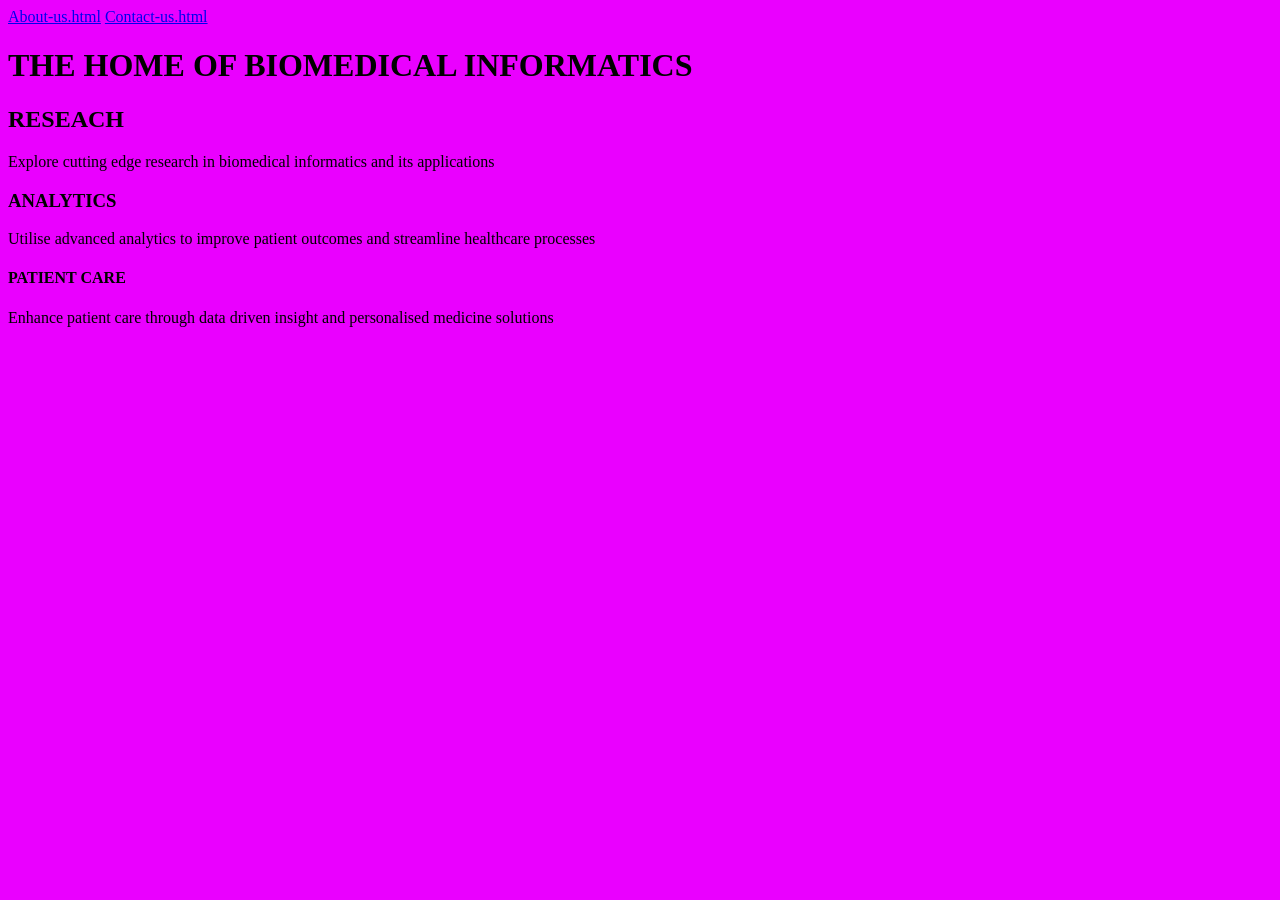
==== index.html @ 47dded5f "Add files via upload" ====
<!DOCTYPE html>
<html lang="en">
<head>
    <meta charset="UTF-8">
    <meta name="viewport" content="width=device-width, initial-scale=1.0">
    <title><b>HOME OF BIOMEDICAL INFORMATICS</b></title>
</head>
<a href="About-us.html">About-us.html</a>
 <a href="Contact-us.html">Contact-us.html</a>
<h1><b>THE HOME OF BIOMEDICAL INFORMATICS</b></h1>
<h2>RESEACH</h2>
    <p1>Explore cutting edge research in biomedical informatics and its applications</p1>
<h3><b>ANALYTICS</b></h3>
    <p2>Utilise advanced analytics to improve patient outcomes and streamline healthcare processes</p2>
<h4><b>PATIENT CARE</b></h4>
    <p3>Enhance patient care through data driven insight and personalised medicine solutions</p3>
 <body style="background-color: rgb(234, 0, 255)"></body>   
</body>
</html>
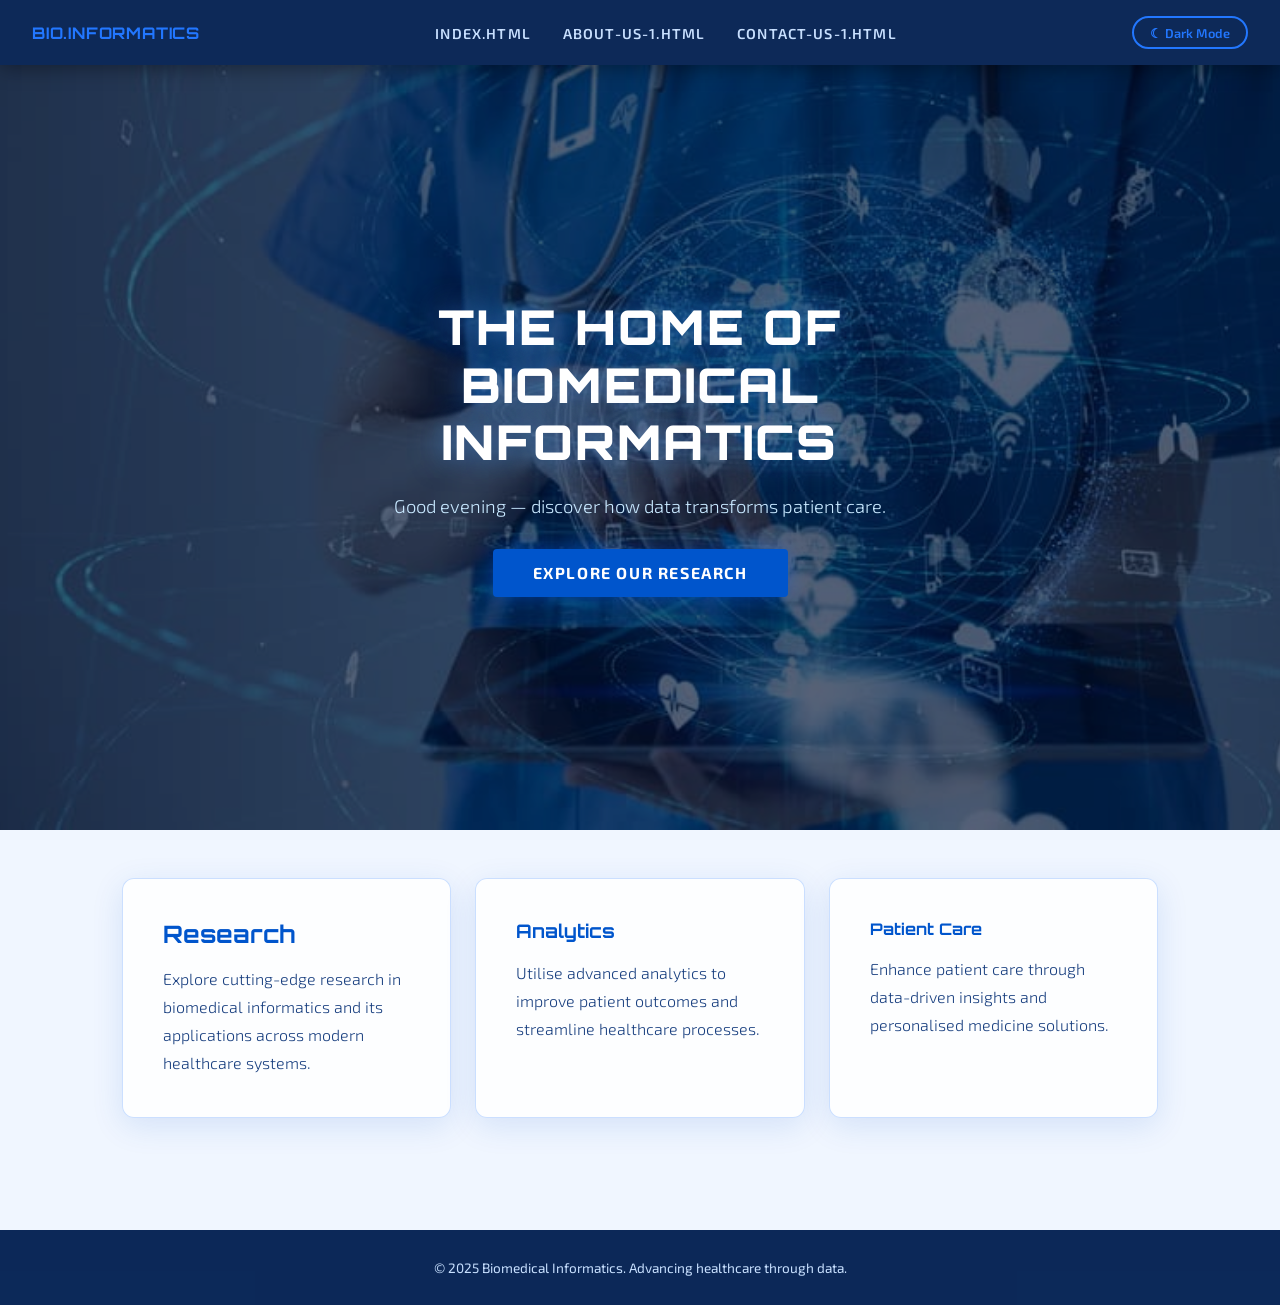
==== commit 772ef007: "Update print statement from 'Hello' to 'Goodbye'" ====
--- a/index.html
+++ b/index.html
@@ -1,19 +1,146 @@
 <!DOCTYPE html>
 <html lang="en">
 <head>
-    <meta charset="UTF-8">
-    <meta name="viewport" content="width=device-width, initial-scale=1.0">
-    <title><b>HOME OF BIOMEDICAL INFORMATICS</b></title>
+  <meta charset="UTF-8">
+  <meta name="viewport" content="width=device-width, initial-scale=1.0">
+  <title>Home of Biomedical Informatics</title>
+  <style>
+    @import url('https://fonts.googleapis.com/css2?family=Orbitron:wght@400;700;900&family=Exo+2:wght@300;400;600&display=swap');
+    :root {
+      --bg-primary: #f0f6ff; --bg-secondary: #ddeeff; --bg-card: rgba(255,255,255,0.85);
+      --text-primary: #0a1f44; --text-secondary: #1a4080; --accent: #0055cc; --accent-glow: #2277ff;
+      --nav-bg: rgba(0,30,80,0.95); --nav-text: #c8e0ff; --nav-hover: #ffffff;
+      --hero-overlay: rgba(0,20,60,0.55); --card-border: rgba(0,100,255,0.2);
+      --shadow: 0 8px 32px rgba(0,80,200,0.12); --transition: 0.4s ease;
+    }
+    body.dark-mode {
+      --bg-primary: #050e1f; --bg-secondary: #0a1a30; --bg-card: rgba(10,25,55,0.9);
+      --text-primary: #c8e4ff; --text-secondary: #80b8ff; --accent: #4499ff; --accent-glow: #66bbff;
+      --nav-bg: rgba(2,8,20,0.98); --nav-text: #80b8ff; --hero-overlay: rgba(0,5,20,0.70);
+      --card-border: rgba(80,160,255,0.3); --shadow: 0 8px 40px rgba(0,100,255,0.18);
+    }
+    *, *::before, *::after { box-sizing: border-box; margin: 0; padding: 0; }
+    html { scroll-behavior: smooth; }
+    body { font-family: 'Exo 2', sans-serif; background-color: var(--bg-primary); color: var(--text-primary); transition: background-color var(--transition), color var(--transition); min-height: 100vh; }
+    nav { position: sticky; top: 0; z-index: 1000; background: var(--nav-bg); backdrop-filter: blur(12px); padding: 0 2rem; display: flex; align-items: center; justify-content: space-between; height: 65px; box-shadow: 0 2px 20px rgba(0,0,0,0.4); }
+    .nav-brand { font-family: 'Orbitron', sans-serif; font-size: 1rem; font-weight: 700; color: var(--accent-glow); text-decoration: none; letter-spacing: 0.05em; }
+    .nav-links { display: flex; gap: 2rem; list-style: none; }
+    .nav-links a { color: var(--nav-text); text-decoration: none; font-size: 0.9rem; font-weight: 600; letter-spacing: 0.08em; text-transform: uppercase; transition: color 0.2s; }
+    .nav-links a:hover { color: var(--nav-hover); }
+    .nav-controls { display: flex; align-items: center; gap: 1rem; }
+    #dark-mode-btn { background: transparent; border: 2px solid var(--accent-glow); color: var(--accent-glow); font-family: 'Exo 2', sans-serif; font-size: 0.8rem; font-weight: 600; padding: 0.4rem 1rem; border-radius: 50px; cursor: pointer; transition: all 0.3s ease; }
+    #dark-mode-btn:hover { background: var(--accent-glow); color: #000; }
+    .hamburger { display: none; flex-direction: column; gap: 5px; cursor: pointer; background: none; border: none; padding: 4px; }
+    .hamburger span { display: block; width: 25px; height: 2px; background: var(--nav-text); border-radius: 2px; transition: all 0.3s ease; }
+    .hamburger.active span:nth-child(1) { transform: rotate(45deg) translate(5px,5px); }
+    .hamburger.active span:nth-child(2) { opacity: 0; }
+    .hamburger.active span:nth-child(3) { transform: rotate(-45deg) translate(5px,-5px); }
+    .hero { position: relative; min-height: 85vh; display: flex; align-items: center; justify-content: center; overflow: hidden; text-align: center; }
+    .hero-bg { position: absolute; inset: 0; background-image: url('[data-uri]'); background-size: cover; background-position: center; filter: brightness(0.75); z-index: 0; }
+    body.dark-mode .hero-bg { filter: brightness(0.45); }
+    .hero-overlay { position: absolute; inset: 0; background: var(--hero-overlay); z-index: 1; }
+    .hero-content { position: relative; z-index: 2; max-width: 800px; padding: 2rem; animation: fadeInUp 1s ease both; }
+    .hero-content h1 { font-family: 'Orbitron', sans-serif; font-size: clamp(1.6rem,4vw,3rem); font-weight: 900; color: #fff; text-shadow: 0 0 30px rgba(80,160,255,0.6); line-height: 1.2; margin-bottom: 1.5rem; letter-spacing: 0.04em; }
+    #dynamic-greeting { font-size: 1.15rem; color: #c8e8ff; margin-bottom: 2rem; font-weight: 300; }
+    .hero-btn { display: inline-block; background: var(--accent); color: #fff; font-family: 'Exo 2', sans-serif; font-size: 1rem; font-weight: 700; letter-spacing: 0.1em; text-transform: uppercase; padding: 0.9rem 2.5rem; border-radius: 4px; border: none; cursor: pointer; transition: all 0.3s ease; box-shadow: 0 0 20px rgba(0,100,255,0.4); }
+    .hero-btn:hover { background: var(--accent-glow); transform: translateY(-2px); }
+    .info-grid { display: grid; grid-template-columns: repeat(auto-fit, minmax(280px,1fr)); gap: 1.5rem; padding: 3rem 2rem; max-width: 1100px; margin: 0 auto; }
+    .section-card { background: var(--bg-card); border: 1px solid var(--card-border); border-radius: 12px; padding: 2.5rem; box-shadow: var(--shadow); transition: transform 0.3s ease, box-shadow 0.3s ease; backdrop-filter: blur(8px); }
+    .section-card:hover { transform: translateY(-4px); box-shadow: 0 16px 48px rgba(0,100,255,0.18); }
+    .section-card h2, .section-card h3, .section-card h4 { font-family: 'Orbitron', sans-serif; color: var(--accent); margin-bottom: 1rem; }
+    .section-card p { color: var(--text-secondary); line-height: 1.75; font-weight: 300; }
+    footer { background: var(--nav-bg); text-align: center; padding: 1.8rem; color: var(--nav-text); font-size: 0.85rem; margin-top: 4rem; }
+    @keyframes fadeInUp { from { opacity: 0; transform: translateY(24px); } to { opacity: 1; transform: translateY(0); } }
+    .fade-in { animation: fadeInUp 0.7s ease both; }
+    @media (max-width: 768px) {
+      .nav-links { display: none; position: absolute; top: 65px; left: 0; right: 0; background: var(--nav-bg); flex-direction: column; gap: 0; padding: 1rem 0; }
+      .nav-links.open { display: flex; }
+      .nav-links a { display: block; padding: 0.85rem 2rem; }
+      .hamburger { display: flex; }
+    }
+  </style>
 </head>
-<a href="About-us.html">About-us.html</a>
- <a href="Contact-us.html">Contact-us.html</a>
-<h1><b>THE HOME OF BIOMEDICAL INFORMATICS</b></h1>
-<h2>RESEACH</h2>
-    <p1>Explore cutting edge research in biomedical informatics and its applications</p1>
-<h3><b>ANALYTICS</b></h3>
-    <p2>Utilise advanced analytics to improve patient outcomes and streamline healthcare processes</p2>
-<h4><b>PATIENT CARE</b></h4>
-    <p3>Enhance patient care through data driven insight and personalised medicine solutions</p3>
- <body style="background-color: rgb(234, 0, 255)"></body>   
+<body>
+  <nav>
+    <a href="index.html" class="nav-brand">BIO.INFORMATICS</a>
+    <ul class="nav-links" id="nav-links">
+      <li><a href="index.html">index.html</a></li>
+      <li><a href="About-us-1.html">About-us-1.html</a></li>
+      <li><a href="Contact-us-1.html">Contact-us-1.html</a></li>
+    </ul>
+    <div class="nav-controls">
+      <button id="dark-mode-btn">☾ Dark Mode</button>
+      <button class="hamburger" id="hamburger" aria-expanded="false">
+        <span></span><span></span><span></span>
+      </button>
+    </div>
+  </nav>
+  <section class="hero">
+    <div class="hero-bg"></div>
+    <div class="hero-overlay"></div>
+    <div class="hero-content">
+      <h1>THE HOME OF BIOMEDICAL INFORMATICS</h1>
+      <p id="dynamic-greeting">Welcome — explore cutting-edge health research and data analysis.</p>
+      <button class="hero-btn" id="hero-btn">Explore Our Research</button>
+    </div>
+  </section>
+  <div class="info-grid" id="info-grid">
+    <div class="section-card fade-in">
+      <h2>Research</h2>
+      <p>Explore cutting-edge research in biomedical informatics and its applications across modern healthcare systems.</p>
+    </div>
+    <div class="section-card fade-in">
+      <h3>Analytics</h3>
+      <p>Utilise advanced analytics to improve patient outcomes and streamline healthcare processes.</p>
+    </div>
+    <div class="section-card fade-in">
+      <h4>Patient Care</h4>
+      <p>Enhance patient care through data-driven insights and personalised medicine solutions.</p>
+    </div>
+  </div>
+  <footer><p>&copy; 2025 Biomedical Informatics. Advancing healthcare through data.</p></footer>
+  <script>
+    function updateGreeting() {
+      var el = document.getElementById('dynamic-greeting');
+      if (!el) return;
+      var h = new Date().getHours();
+      el.textContent = h < 12 ? 'Good morning — welcome to the forefront of Biomedical Informatics.'
+        : h < 17 ? 'Good afternoon — explore cutting-edge health research and data analysis.'
+        : 'Good evening — discover how data transforms patient care.';
+    }
+    function initHeroButton() {
+      var btn = document.getElementById('hero-btn');
+      if (!btn) return;
+      btn.onclick = function() {
+        var grid = document.getElementById('info-grid');
+        if (grid) grid.scrollIntoView({ behavior: 'smooth' });
+      };
+    }
+    function initDarkMode() {
+      var btn = document.getElementById('dark-mode-btn');
+      if (!btn) return;
+      try { if (localStorage.getItem('theme') === 'dark') { document.body.classList.add('dark-mode'); btn.textContent = '☀ Light Mode'; } } catch(e){}
+      btn.onclick = function() {
+        var dark = document.body.classList.toggle('dark-mode');
+        btn.textContent = dark ? '☀ Light Mode' : '☾ Dark Mode';
+        try { localStorage.setItem('theme', dark ? 'dark' : 'light'); } catch(e){}
+      };
+    }
+    function initHamburger() {
+      var hb = document.getElementById('hamburger');
+      var nl = document.getElementById('nav-links');
+      if (!hb || !nl) return;
+      hb.onclick = function() {
+        var open = nl.classList.toggle('open');
+        hb.classList.toggle('active', open);
+        hb.setAttribute('aria-expanded', open);
+      };
+      var links = nl.getElementsByTagName('a');
+      for (var i = 0; i < links.length; i++) {
+        links[i].onclick = function() { nl.classList.remove('open'); hb.classList.remove('active'); };
+      }
+    }
+    updateGreeting(); initHeroButton(); initDarkMode(); initHamburger();
+  </script>
 </body>
-</html>+</html>
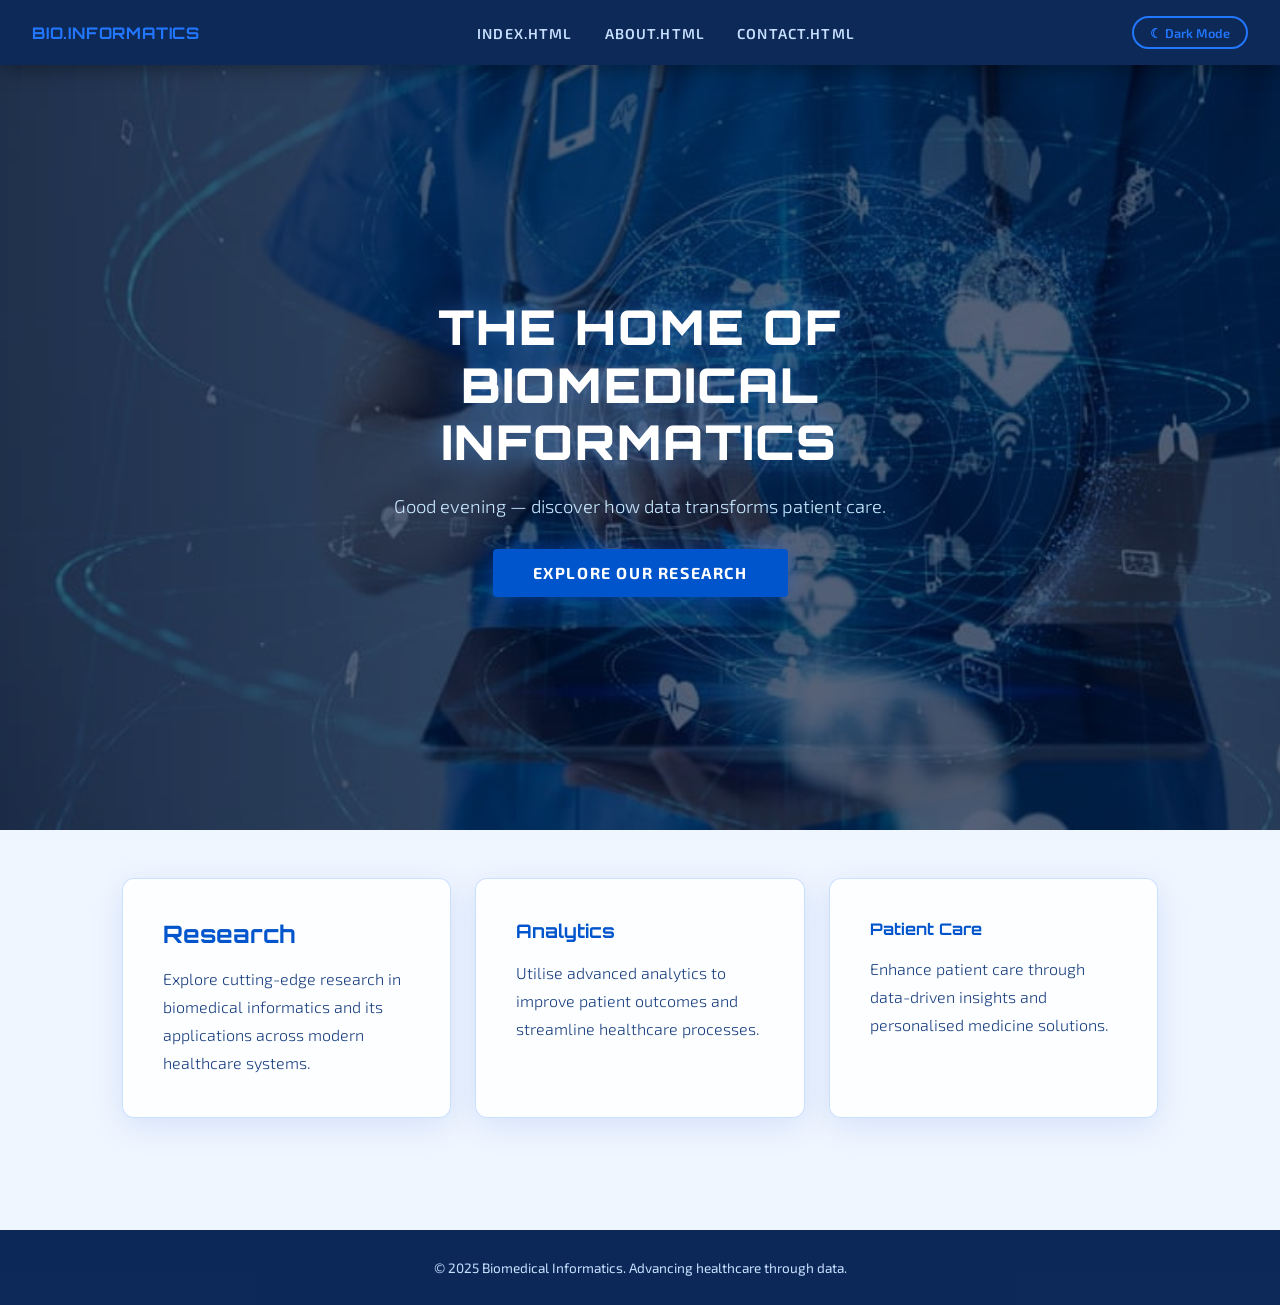
==== commit d3c0bff7: "Update print statement from 'Hello' to 'Goodbye'" ====
--- a/index.html
+++ b/index.html
@@ -65,8 +65,8 @@
     <a href="index.html" class="nav-brand">BIO.INFORMATICS</a>
     <ul class="nav-links" id="nav-links">
       <li><a href="index.html">index.html</a></li>
-      <li><a href="About-us-1.html">About-us-1.html</a></li>
-      <li><a href="Contact-us-1.html">Contact-us-1.html</a></li>
+      <li><a href="about.html">about.html</a></li>
+      <li><a href="contact.html">contact.html</a></li>
     </ul>
     <div class="nav-controls">
       <button id="dark-mode-btn">☾ Dark Mode</button>
